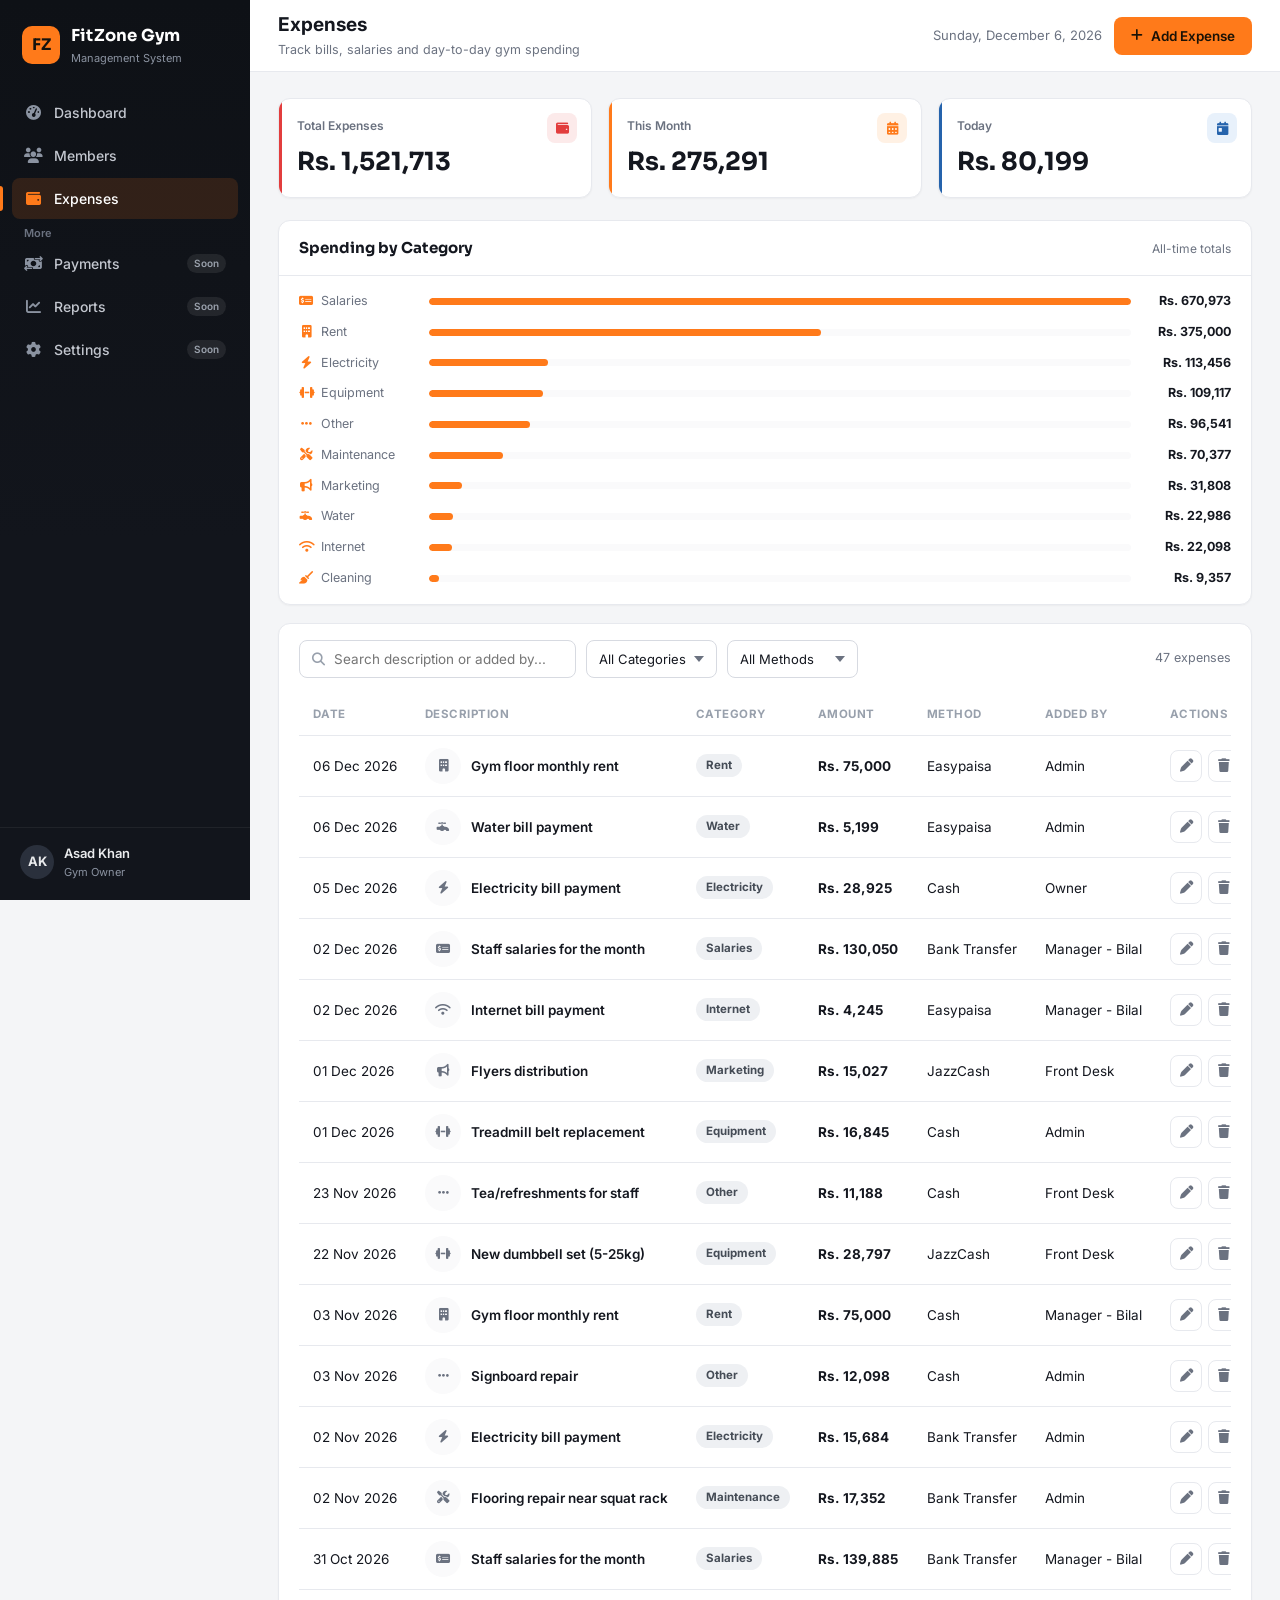
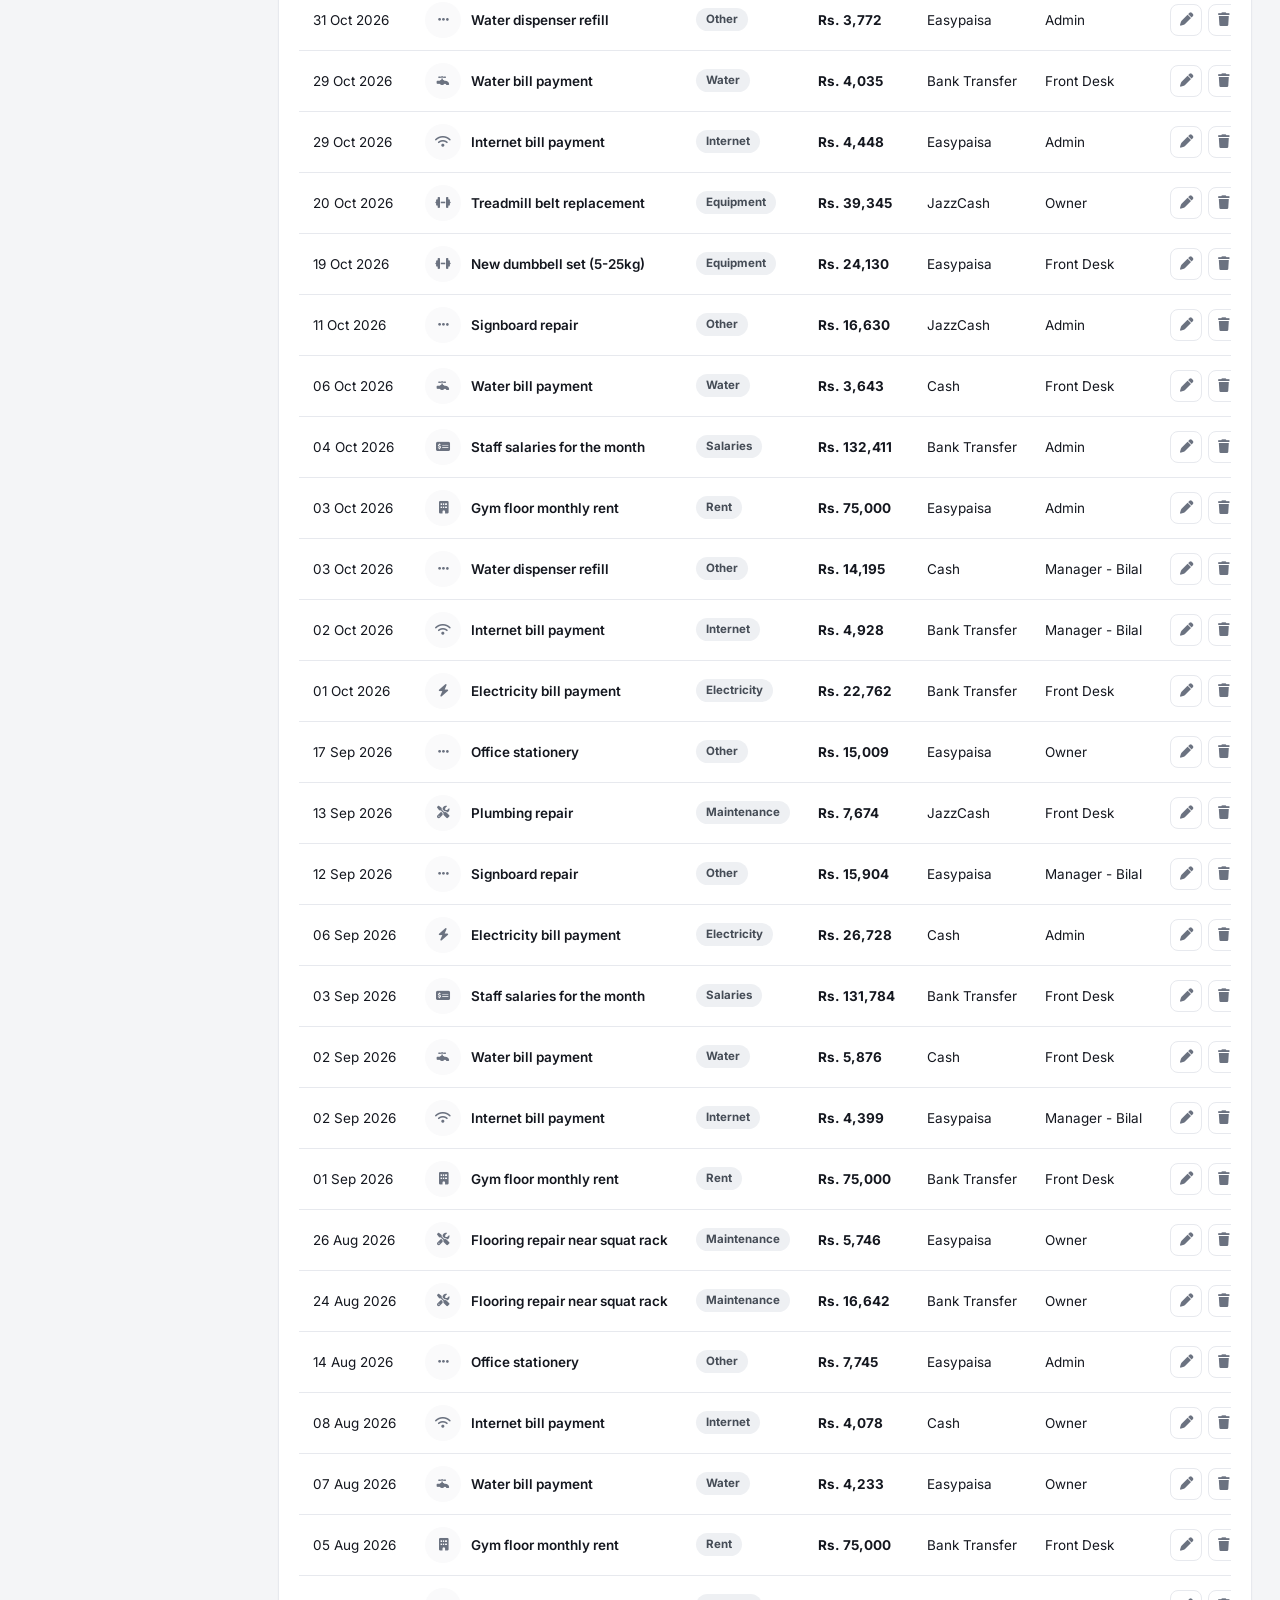
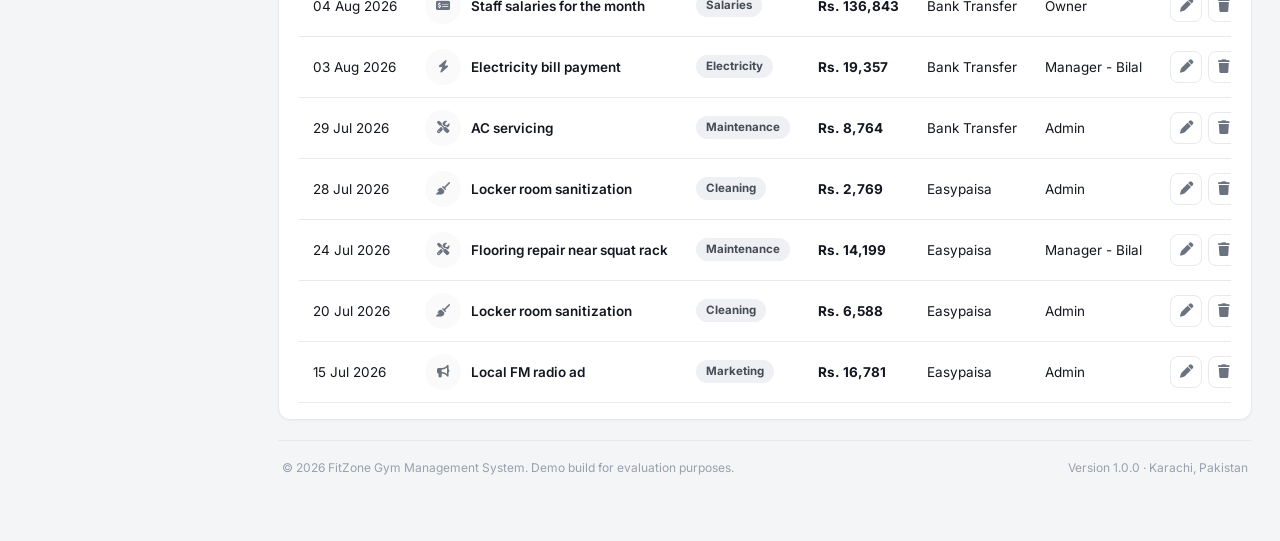
==== expenses.html @ 228b8d57 "first commit" ====
<!DOCTYPE html>
<html lang="en">
<head>
<meta charset="UTF-8">
<meta name="viewport" content="width=device-width, initial-scale=1.0">
<title>Expenses · FitZone Gym</title>
<link rel="preconnect" href="https://fonts.googleapis.com">
<link href="https://fonts.googleapis.com/css2?family=Sora:wght@600;700;800&family=Inter:wght@400;500;600;700&display=swap" rel="stylesheet">
<link rel="stylesheet" href="https://cdnjs.cloudflare.com/ajax/libs/font-awesome/6.5.1/css/all.min.css">
<link rel="stylesheet" href="/css/style.css">
</head>
<body data-page="expenses">

<div class="app-shell">
  <div class="sidebar-scrim" id="sidebarScrim"></div>

  <aside class="sidebar" id="sidebar">
    <div class="sidebar__brand">
      <div class="sidebar__brand-mark">FZ</div>
      <div class="sidebar__brand-text">
        <span class="sidebar__brand-name">FitZone Gym</span>
        <span class="sidebar__brand-sub">Management System</span>
      </div>
    </div>
    <nav class="sidebar__nav">
      <a href="index.html" class="sidebar__link"><i class="fa-solid fa-gauge-high"></i> Dashboard</a>
      <a href="members.html" class="sidebar__link"><i class="fa-solid fa-users"></i> Members</a>
      <a href="expenses.html" class="sidebar__link sidebar__link--active"><i class="fa-solid fa-wallet"></i> Expenses</a>
      <span class="sidebar__section-label">More</span>
      <a href="#" class="sidebar__link" data-coming-soon="Payments"><i class="fa-solid fa-money-bill-transfer"></i> Payments <span class="sidebar__link-badge">Soon</span></a>
      <a href="#" class="sidebar__link" data-coming-soon="Reports"><i class="fa-solid fa-chart-line"></i> Reports <span class="sidebar__link-badge">Soon</span></a>
      <a href="#" class="sidebar__link" data-coming-soon="Settings"><i class="fa-solid fa-gear"></i> Settings <span class="sidebar__link-badge">Soon</span></a>
    </nav>
    <div class="sidebar__footer">
      <div class="sidebar__owner">
        <div class="sidebar__owner-avatar">AK</div>
        <div>
          <div class="sidebar__owner-name">Asad Khan</div>
          <div class="sidebar__owner-role">Gym Owner</div>
        </div>
      </div>
    </div>
  </aside>

  <div class="main">
    <header class="topbar">
      <div class="topbar__left">
        <button class="sidebar-toggle" id="sidebarToggle" aria-label="Toggle menu"><i class="fa-solid fa-bars"></i></button>
        <div>
          <div class="topbar__title">Expenses</div>
          <div class="topbar__subtitle">Track bills, salaries and day-to-day gym spending</div>
        </div>
      </div>
      <div class="topbar__right">
        <div class="topbar__date" id="currentDate"></div>
        <button class="btn btn--primary" id="addExpenseBtn"><i class="fa-solid fa-plus"></i> Add Expense</button>
      </div>
    </header>

    <main class="content">
      <section class="stat-grid" style="grid-template-columns:repeat(3,1fr);">
        <div class="stat-card stat-card--expenses">
          <div class="stat-card__icon"><i class="fa-solid fa-wallet"></i></div>
          <div class="stat-card__label">Total Expenses</div>
          <div class="stat-card__value" id="expTotal">—</div>
        </div>
        <div class="stat-card stat-card--profit">
          <div class="stat-card__icon"><i class="fa-solid fa-calendar-days"></i></div>
          <div class="stat-card__label">This Month</div>
          <div class="stat-card__value" id="expThisMonth">—</div>
        </div>
        <div class="stat-card stat-card--total">
          <div class="stat-card__icon"><i class="fa-solid fa-calendar-day"></i></div>
          <div class="stat-card__label">Today</div>
          <div class="stat-card__value" id="expToday">—</div>
        </div>
      </section>

      <section class="panel" style="margin-bottom:18px;">
        <div class="panel__header">
          <h3>Spending by Category</h3>
          <div class="panel__header-sub">All-time totals</div>
        </div>
        <div class="panel__body" id="expenseCategoryBreakdown"></div>
      </section>

      <section class="panel">
        <div class="panel__body">
          <div class="toolbar">
            <div class="toolbar__search">
              <i class="fa-solid fa-magnifying-glass"></i>
              <input type="text" id="expenseSearch" placeholder="Search description or added by...">
            </div>
            <select id="filterExpenseCategory"></select>
            <select id="filterExpenseMethod">
              <option value="all">All Methods</option>
              <option>Cash</option><option>Bank Transfer</option><option>JazzCash</option><option>Easypaisa</option><option>Card</option>
            </select>
            <div class="toolbar__spacer"></div>
            <span class="toolbar__count" id="expensesResultCount"></span>
          </div>

          <div class="table-wrap">
            <table class="data-table" id="expensesTable">
              <thead>
                <tr><th>Date</th><th>Description</th><th>Category</th><th>Amount</th><th>Method</th><th>Added By</th><th>Actions</th></tr>
              </thead>
              <tbody id="expensesTableBody"></tbody>
            </table>
          </div>
          <div class="empty-state" id="expensesEmptyState" style="display:none;"></div>
        </div>
      </section>

      <footer class="app-footer">
        <span>© 2026 FitZone Gym Management System. Demo build for evaluation purposes.</span>
        <span>Version 1.0.0 · Karachi, Pakistan</span>
      </footer>
    </main>
  </div>
</div>

<!-- Add / Edit Expense Modal -->
<div class="modal-overlay" id="expenseModal">
  <div class="modal modal--small">
    <div class="modal__header">
      <h3 id="expenseModalTitle">Add New Expense</h3>
      <button class="modal__close" data-close-modal="expenseModal"><i class="fa-solid fa-xmark"></i></button>
    </div>
    <form id="expenseForm">
      <div class="modal__body">
        <div class="form-grid">
          <div class="form-field form-field--full"><label>Description</label><input name="description" required placeholder="e.g. Electricity bill payment"></div>
          <div class="form-field">
            <label>Category</label>
            <select name="category" id="formExpenseCategory" required></select>
          </div>
          <div class="form-field"><label>Amount (Rs.)</label><input type="number" name="amount" required></div>
          <div class="form-field"><label>Date</label><input type="date" name="date" required></div>
          <div class="form-field">
            <label>Payment Method</label>
            <select name="method">
              <option>Cash</option><option>Bank Transfer</option><option>JazzCash</option><option>Easypaisa</option><option>Card</option>
            </select>
          </div>
          <div class="form-field form-field--full"><label>Added By</label><input name="addedBy" placeholder="e.g. Admin"></div>
        </div>
      </div>
      <div class="modal__footer">
        <button type="button" class="btn btn--ghost" id="expenseFormCancel">Cancel</button>
        <button type="submit" class="btn btn--primary"><i class="fa-solid fa-check"></i> Save Expense</button>
      </div>
    </form>
  </div>
</div>

<script src="/js/script.js"></script>
</body>
</html>
---- css/style.css ----
/* =========================================================================
   FitZone Gym — Design System
   Palette: forge-navy sidebar + amber accent, clean data surfaces
   ========================================================================= */

:root {
  --ink-950: #0E1116;
  --ink-900: #12151C;
  --ink-800: #1C212B;
  --ink-700: #2A303C;

  --bg: #F4F5F7;
  --surface: #FFFFFF;
  --surface-2: #FAFAFB;

  --text: #14171F;
  --text-muted: #6B7280;
  --text-faint: #98A0AC;
  --line: #E7E9EE;
  --line-strong: #D7DAE1;

  --accent: #FF7A1A;
  --accent-dark: #E0650C;
  --accent-soft: #FFF1E4;

  --success: #1F9D55;
  --success-bg: #E7F6ED;
  --danger: #E23D3D;
  --danger-bg: #FCEAEA;
  --warning: #C9860A;
  --warning-bg: #FBF1DC;
  --info: #2563AC;
  --info-bg: #E8F1FB;

  --radius-sm: 8px;
  --radius-md: 12px;
  --radius-lg: 16px;

  --shadow-card: 0 1px 2px rgba(14,17,22,0.04);
  --shadow-pop: 0 12px 32px rgba(14,17,22,0.16);

  --sidebar-w: 250px;
  --topbar-h: 72px;

  --font-display: 'Sora', 'Inter', sans-serif;
  --font-body: 'Inter', sans-serif;
}

* { box-sizing: border-box; }
html { scroll-behavior: smooth; }

body {
  margin: 0;
  font-family: var(--font-body);
  background: var(--bg);
  color: var(--text);
  -webkit-font-smoothing: antialiased;
  font-size: 14.5px;
  line-height: 1.5;
}

h1, h2, h3, h4 { font-family: var(--font-display); margin: 0; color: var(--text); }
p { margin: 0; }
a { color: inherit; text-decoration: none; }
ul { list-style: none; margin: 0; padding: 0; }
button { font-family: inherit; cursor: pointer; }
input, select, textarea { font-family: inherit; }

.mono { font-variant-numeric: tabular-nums; color: var(--text-faint); font-size: 13px; }

/* Focus visibility */
a:focus-visible, button:focus-visible, input:focus-visible, select:focus-visible, textarea:focus-visible {
  outline: 2px solid var(--accent);
  outline-offset: 2px;
}

@media (prefers-reduced-motion: reduce) {
  * { animation-duration: 0.001ms !important; transition-duration: 0.001ms !important; }
}

/* -------------------------------------------------------------------------
   APP SHELL
   ---------------------------------------------------------------------- */
.app-shell {
  display: flex;
  min-height: 100vh;
}

/* ---- Sidebar ---- */
.sidebar {
  width: var(--sidebar-w);
  flex-shrink: 0;
  background: linear-gradient(180deg, var(--ink-950), var(--ink-900) 60%);
  color: #E9EAEC;
  display: flex;
  flex-direction: column;
  position: fixed;
  top: 0; bottom: 0; left: 0;
  z-index: 40;
  transition: transform 0.25s ease;
}

.sidebar__brand {
  display: flex;
  align-items: center;
  gap: 11px;
  padding: 24px 22px 20px;
}
.sidebar__brand-mark {
  width: 38px; height: 38px;
  border-radius: 10px;
  background: var(--accent);
  display: flex; align-items: center; justify-content: center;
  color: #16130E;
  font-family: var(--font-display);
  font-weight: 700;
  font-size: 16px;
  flex-shrink: 0;
}
.sidebar__brand-text { display: flex; flex-direction: column; }
.sidebar__brand-name { font-family: var(--font-display); font-weight: 700; font-size: 16.5px; color: #fff; letter-spacing: 0.2px; }
.sidebar__brand-sub { font-size: 11px; color: #8B93A1; margin-top: 1px; }

.sidebar__nav {
  flex: 1;
  padding: 6px 12px;
  overflow-y: auto;
}
.sidebar__section-label {
  font-size: 11px;
  color: #6B7280;
  padding: 16px 12px 6px;
  font-weight: 600;
}
.sidebar__link {
  display: flex;
  align-items: center;
  gap: 12px;
  padding: 10px 12px;
  border-radius: var(--radius-sm);
  color: #C3C7CF;
  font-size: 14px;
  font-weight: 500;
  margin-bottom: 2px;
  transition: background 0.15s ease, color 0.15s ease;
  position: relative;
}
.sidebar__link i { width: 18px; text-align: center; font-size: 15px; color: #8B93A1; transition: color 0.15s ease; }
.sidebar__link:hover { background: rgba(255,255,255,0.06); color: #fff; }
.sidebar__link:hover i { color: var(--accent); }
.sidebar__link--active { background: rgba(255,122,26,0.14); color: #fff; }
.sidebar__link--active i { color: var(--accent); }
.sidebar__link--active::before {
  content: '';
  position: absolute; left: -12px; top: 8px; bottom: 8px; width: 3px;
  background: var(--accent); border-radius: 0 3px 3px 0;
}
.sidebar__link-badge {
  margin-left: auto;
  font-size: 10px;
  background: rgba(255,255,255,0.08);
  color: #9AA1AC;
  padding: 2px 7px;
  border-radius: 20px;
  font-weight: 600;
}

.sidebar__footer {
  padding: 16px 20px 20px;
  border-top: 1px solid rgba(255,255,255,0.06);
}
.sidebar__owner {
  display: flex; align-items: center; gap: 10px;
}
.sidebar__owner-avatar {
  width: 34px; height: 34px; border-radius: 50%;
  background: var(--ink-700);
  display: flex; align-items: center; justify-content: center;
  font-size: 13px; font-weight: 700; color: #E9EAEC;
}
.sidebar__owner-name { font-size: 13px; color: #E9EAEC; font-weight: 600; }
.sidebar__owner-role { font-size: 11px; color: #8B93A1; }

.sidebar-scrim {
  display: none;
  position: fixed; inset: 0; background: rgba(10,12,16,0.5); z-index: 35;
}

/* ---- Main column ---- */
.main {
  margin-left: var(--sidebar-w);
  flex: 1;
  min-width: 0;
  display: flex;
  flex-direction: column;
}

.topbar {
  height: var(--topbar-h);
  background: var(--surface);
  border-bottom: 1px solid var(--line);
  display: flex;
  align-items: center;
  justify-content: space-between;
  padding: 0 28px;
  position: sticky;
  top: 0;
  z-index: 20;
  gap: 16px;
}
.topbar__left { display: flex; align-items: center; gap: 14px; min-width: 0; }
.topbar__title { font-size: 19px; font-weight: 700; }
.topbar__subtitle { font-size: 12.5px; color: var(--text-muted); margin-top: 2px; }
.sidebar-toggle {
  display: none;
  background: var(--surface-2);
  border: 1px solid var(--line);
  border-radius: var(--radius-sm);
  width: 38px; height: 38px;
  align-items: center; justify-content: center;
  color: var(--text);
}
.topbar__right { display: flex; align-items: center; gap: 12px; flex-shrink: 0; }
.topbar__date { font-size: 13px; color: var(--text-muted); }
.topbar__date i { margin-right: 6px; color: var(--accent); }

.content {
  padding: 26px 28px 60px;
  max-width: 1400px;
  width: 100%;
}

/* -------------------------------------------------------------------------
   BUTTONS
   ---------------------------------------------------------------------- */
.btn {
  display: inline-flex; align-items: center; gap: 8px;
  padding: 10px 16px;
  border-radius: var(--radius-sm);
  border: 1px solid transparent;
  font-size: 13.5px;
  font-weight: 600;
  transition: transform 0.1s ease, background 0.15s ease, border-color 0.15s ease;
  white-space: nowrap;
}
.btn:active { transform: translateY(1px); }
.btn--primary { background: var(--accent); color: #1A1206; }
.btn--primary:hover { background: var(--accent-dark); }
.btn--outline { background: var(--surface); border-color: var(--line-strong); color: var(--text); }
.btn--outline:hover { border-color: var(--accent); color: var(--accent-dark); }
.btn--ghost { background: transparent; color: var(--text-muted); }
.btn--ghost:hover { background: var(--surface-2); color: var(--text); }
.btn--danger { background: var(--danger); color: #fff; }
.btn--danger:hover { background: #C32E2E; }
.btn--sm { padding: 7px 12px; font-size: 12.5px; }
.btn--block { width: 100%; justify-content: center; }

.icon-btn {
  width: 32px; height: 32px;
  border-radius: 8px;
  border: 1px solid var(--line);
  background: var(--surface);
  color: var(--text-muted);
  display: inline-flex; align-items: center; justify-content: center;
  transition: all 0.15s ease;
}
.icon-btn:hover { border-color: var(--accent); color: var(--accent-dark); background: var(--accent-soft); }
.icon-btn--danger:hover { border-color: var(--danger); color: var(--danger); background: var(--danger-bg); }
.row-actions { display: flex; gap: 6px; }

/* -------------------------------------------------------------------------
   STAT CARDS
   ---------------------------------------------------------------------- */
.stat-grid {
  display: grid;
  grid-template-columns: repeat(6, 1fr);
  gap: 16px;
  margin-bottom: 22px;
}
.stat-card {
  background: var(--surface);
  border: 1px solid var(--line);
  border-radius: var(--radius-md);
  padding: 18px 18px 16px;
  position: relative;
  overflow: hidden;
  box-shadow: var(--shadow-card);
}
.stat-card::before {
  content: '';
  position: absolute; left: 0; top: 0; bottom: 0; width: 3px;
  background: var(--stat-color, var(--accent));
}
.stat-card__label { font-size: 12px; color: var(--text-muted); font-weight: 600; }
.stat-card__value { font-family: var(--font-display); font-size: 25px; font-weight: 700; margin-top: 8px; }
.stat-card__icon {
  position: absolute; right: 14px; top: 14px;
  width: 30px; height: 30px; border-radius: 8px;
  display: flex; align-items: center; justify-content: center;
  background: var(--stat-color-soft, var(--accent-soft));
  color: var(--stat-color, var(--accent));
  font-size: 13px;
}
.stat-card--total { --stat-color: #2563AC; --stat-color-soft: #E8F1FB; }
.stat-card--active { --stat-color: #1F9D55; --stat-color-soft: #E7F6ED; }
.stat-card--inactive { --stat-color: #E23D3D; --stat-color-soft: #FCEAEA; }
.stat-card--revenue { --stat-color: #1F9D55; --stat-color-soft: #E7F6ED; }
.stat-card--expenses { --stat-color: #E23D3D; --stat-color-soft: #FCEAEA; }
.stat-card--profit { --stat-color: #FF7A1A; --stat-color-soft: #FFF1E4; }
.stat-negative { color: var(--danger) !important; }

/* -------------------------------------------------------------------------
   GENERIC CARD / PANEL
   ---------------------------------------------------------------------- */
.panel {
  background: var(--surface);
  border: 1px solid var(--line);
  border-radius: var(--radius-md);
  box-shadow: var(--shadow-card);
}
.panel__header {
  display: flex; align-items: center; justify-content: space-between;
  padding: 16px 20px;
  border-bottom: 1px solid var(--line);
  gap: 12px;
}
.panel__header h3 { font-size: 15px; font-weight: 700; }
.panel__header-sub { font-size: 12px; color: var(--text-muted); margin-top: 2px; }
.panel__body { padding: 16px 20px; }
.panel__link { font-size: 12.5px; color: var(--accent-dark); font-weight: 600; }
.panel__link:hover { text-decoration: underline; }

.dashboard-grid {
  display: grid;
  grid-template-columns: 1.4fr 1fr;
  gap: 18px;
  margin-bottom: 18px;
}
.two-col {
  display: grid;
  grid-template-columns: 1fr 1fr;
  gap: 18px;
  margin-bottom: 18px;
}

/* -------------------------------------------------------------------------
   CHARTS
   ---------------------------------------------------------------------- */
.chart-canvas-wrap { width: 100%; height: 220px; }
.chart-canvas-wrap canvas { width: 100%; height: 100%; display: block; }
.chart-legend { display: flex; gap: 16px; align-items: center; }
.chart-legend span { display: inline-flex; align-items: center; gap: 6px; font-size: 12px; color: var(--text-muted); }
.chart-legend i { width: 9px; height: 9px; border-radius: 3px; display: inline-block; }

/* -------------------------------------------------------------------------
   LIST ROWS (recent payments/expenses/members/due-soon)
   ---------------------------------------------------------------------- */
.list-row {
  display: flex; align-items: center; gap: 12px;
  padding: 10px 0;
  border-bottom: 1px solid var(--line);
}
.list-row:last-child { border-bottom: none; }
.list-row__avatar {
  width: 36px; height: 36px; border-radius: 50%;
  background: var(--accent-soft); color: var(--accent-dark);
  display: flex; align-items: center; justify-content: center;
  font-size: 12.5px; font-weight: 700; flex-shrink: 0;
}
.list-row__avatar--muted { background: var(--surface-2); color: var(--text-muted); }
.list-row__avatar--lg { width: 52px; height: 52px; font-size: 16px; }
.list-row__main { flex: 1; min-width: 0; }
.list-row__title { font-size: 13.5px; font-weight: 600; white-space: nowrap; overflow: hidden; text-overflow: ellipsis; }
.list-row__sub { font-size: 12px; color: var(--text-muted); margin-top: 1px; }
.list-row__value { font-size: 13px; font-weight: 700; flex-shrink: 0; }
.list-row__value--success { color: var(--success); }
.list-row__value--danger { color: var(--danger); }
.list-row__value--warning { color: var(--warning); }

.reminder {
  display: flex; align-items: flex-start; gap: 10px;
  padding: 11px 12px;
  border-radius: var(--radius-sm);
  font-size: 13px;
  margin-bottom: 8px;
}
.reminder:last-child { margin-bottom: 0; }
.reminder i { margin-top: 2px; }
.reminder--danger { background: var(--danger-bg); color: #A32626; }
.reminder--warning { background: var(--warning-bg); color: #8A5D06; }
.reminder--info { background: var(--info-bg); color: #1D4E86; }

/* -------------------------------------------------------------------------
   BADGES
   ---------------------------------------------------------------------- */
.badge {
  display: inline-flex; align-items: center;
  padding: 3px 10px;
  border-radius: 20px;
  font-size: 11.5px;
  font-weight: 700;
  background: var(--surface-2);
  color: var(--text-muted);
}
.badge--success { background: var(--success-bg); color: var(--success); }
.badge--danger { background: var(--danger-bg); color: var(--danger); }
.badge--warning { background: var(--warning-bg); color: var(--warning); }
.badge--neutral { background: #EEF0F3; color: #454C56; }

/* -------------------------------------------------------------------------
   TOOLBAR / FILTERS
   ---------------------------------------------------------------------- */
.toolbar {
  display: flex; align-items: center; gap: 10px; flex-wrap: wrap;
  margin-bottom: 16px;
}
.toolbar__search {
  position: relative; flex: 1; min-width: 220px; max-width: 340px;
}
.toolbar__search i { position: absolute; left: 13px; top: 50%; transform: translateY(-50%); color: var(--text-faint); font-size: 13px; }
.toolbar__search input {
  width: 100%; padding: 10px 12px 10px 34px;
  border: 1px solid var(--line-strong); border-radius: var(--radius-sm);
  font-size: 13.5px; background: var(--surface);
}
.toolbar__search input:focus { border-color: var(--accent); outline: none; }
.toolbar select {
  padding: 10px 30px 10px 12px;
  border: 1px solid var(--line-strong); border-radius: var(--radius-sm);
  background: var(--surface) url("data:image/svg+xml;utf8,<svg xmlns='http://www.w3.org/2000/svg' width='10' height='6'><path d='M0 0l5 6 5-6z' fill='%236B7280'/></svg>") no-repeat right 12px center;
  appearance: none; font-size: 13px; color: var(--text);
}
.toolbar__spacer { flex: 1; }
.toolbar__count { font-size: 12.5px; color: var(--text-muted); }

/* -------------------------------------------------------------------------
   TABLES
   ---------------------------------------------------------------------- */
.table-wrap { overflow-x: auto; }
table.data-table {
  width: 100%;
  border-collapse: collapse;
  font-size: 13.5px;
}
.data-table thead th {
  text-align: left;
  padding: 12px 14px;
  font-size: 11.5px;
  text-transform: uppercase;
  letter-spacing: 0.04em;
  color: var(--text-faint);
  font-weight: 700;
  border-bottom: 1px solid var(--line);
  white-space: nowrap;
}
.data-table tbody td {
  padding: 12px 14px;
  border-bottom: 1px solid var(--line);
  vertical-align: middle;
  white-space: nowrap;
}
.data-table tbody tr:hover { background: var(--surface-2); }
.amount-cell { font-weight: 700; }

.cell-person { display: flex; align-items: center; gap: 10px; white-space: nowrap; }
.cell-person__name { font-weight: 600; }
.cell-person__sub { font-size: 11.5px; color: var(--text-muted); }

/* -------------------------------------------------------------------------
   EMPTY STATE
   ---------------------------------------------------------------------- */
.empty-state {
  display: flex; flex-direction: column; align-items: center; text-align: center;
  padding: 44px 20px;
  gap: 6px;
  color: var(--text-muted);
}
.empty-state__icon {
  width: 52px; height: 52px; border-radius: 50%;
  background: var(--surface-2); color: var(--text-faint);
  display: flex; align-items: center; justify-content: center;
  font-size: 20px; margin-bottom: 6px;
}
.empty-state__title { font-weight: 700; color: var(--text); font-size: 14.5px; }
.empty-state__sub { font-size: 12.5px; max-width: 320px; }

/* -------------------------------------------------------------------------
   CATEGORY BREAKDOWN BARS (expenses page)
   ---------------------------------------------------------------------- */
.cat-bar-row { display: flex; align-items: center; gap: 10px; margin-bottom: 12px; }
.cat-bar-row:last-child { margin-bottom: 0; }
.cat-bar-row__label { width: 120px; flex-shrink: 0; font-size: 12.5px; color: var(--text-muted); display: flex; align-items: center; gap: 8px; }
.cat-bar-row__label i { width: 14px; text-align: center; color: var(--accent); }
.cat-bar-row__track { flex: 1; height: 7px; border-radius: 20px; background: var(--surface-2); overflow: hidden; }
.cat-bar-row__fill { height: 100%; background: var(--accent); border-radius: 20px; }
.cat-bar-row__value { width: 90px; text-align: right; font-size: 12.5px; font-weight: 700; flex-shrink: 0; }

/* -------------------------------------------------------------------------
   QUICK ACTIONS
   ---------------------------------------------------------------------- */
.quick-actions { display: flex; gap: 12px; flex-wrap: wrap; }
.quick-action-btn {
  flex: 1; min-width: 160px;
  display: flex; align-items: center; gap: 12px;
  padding: 14px 16px;
  border-radius: var(--radius-md);
  border: 1px solid var(--line);
  background: var(--surface);
  transition: all 0.15s ease;
  text-align: left;
}
.quick-action-btn:hover { border-color: var(--accent); box-shadow: var(--shadow-card); transform: translateY(-1px); }
.quick-action-btn__icon {
  width: 38px; height: 38px; border-radius: 10px;
  background: var(--accent-soft); color: var(--accent-dark);
  display: flex; align-items: center; justify-content: center; font-size: 15px; flex-shrink: 0;
}
.quick-action-btn__label { font-weight: 700; font-size: 13.5px; }
.quick-action-btn__sub { font-size: 11.5px; color: var(--text-muted); }

/* -------------------------------------------------------------------------
   FOOTER
   ---------------------------------------------------------------------- */
.app-footer {
  margin-top: 20px;
  padding: 18px 4px 4px;
  border-top: 1px solid var(--line);
  font-size: 12px;
  color: var(--text-faint);
  display: flex; justify-content: space-between; flex-wrap: wrap; gap: 8px;
}

/* -------------------------------------------------------------------------
   MODALS
   ---------------------------------------------------------------------- */
.modal-overlay {
  position: fixed; inset: 0;
  background: rgba(14,17,22,0.5);
  display: flex; align-items: flex-start; justify-content: center;
  padding: 40px 16px;
  overflow-y: auto;
  z-index: 100;
  opacity: 0;
  pointer-events: none;
  transition: opacity 0.18s ease;
}
.modal-overlay--show { opacity: 1; pointer-events: auto; }
.modal {
  background: var(--surface);
  border-radius: var(--radius-lg);
  width: 100%; max-width: 640px;
  box-shadow: var(--shadow-pop);
  transform: translateY(8px);
  transition: transform 0.18s ease;
  margin: auto 0;
}
.modal-overlay--show .modal { transform: translateY(0); }
.modal--small { max-width: 420px; }
.modal__header {
  display: flex; align-items: center; justify-content: space-between;
  padding: 18px 22px; border-bottom: 1px solid var(--line);
}
.modal__header h3 { font-size: 16.5px; }
.modal__close {
  width: 30px; height: 30px; border-radius: 8px; border: none;
  background: var(--surface-2); color: var(--text-muted);
  display: flex; align-items: center; justify-content: center;
}
.modal__close:hover { background: var(--danger-bg); color: var(--danger); }
.modal__body { padding: 20px 22px; max-height: 62vh; overflow-y: auto; }
.modal__body--confirm { text-align: center; max-height: none; padding: 30px 26px 10px; }
.modal__footer {
  display: flex; justify-content: flex-end; gap: 10px;
  padding: 16px 22px; border-top: 1px solid var(--line);
}

.confirm-icon {
  width: 52px; height: 52px; border-radius: 50%;
  background: var(--warning-bg); color: var(--warning);
  display: flex; align-items: center; justify-content: center;
  font-size: 20px; margin: 0 auto 14px;
}
.confirm-icon--danger { background: var(--danger-bg); color: var(--danger); }
.modal__body--confirm h3 { font-size: 16px; margin-bottom: 6px; }
.modal__body--confirm p { font-size: 13px; color: var(--text-muted); }

/* Forms */
.form-grid { display: grid; grid-template-columns: 1fr 1fr; gap: 14px 16px; }
.form-field { display: flex; flex-direction: column; gap: 6px; }
.form-field--full { grid-column: 1 / -1; }
.form-field label { font-size: 12.5px; font-weight: 600; color: var(--text-muted); }
.form-field input, .form-field select, .form-field textarea {
  padding: 10px 12px;
  border: 1px solid var(--line-strong);
  border-radius: var(--radius-sm);
  font-size: 13.5px;
  background: var(--surface);
  color: var(--text);
}
.form-field input:focus, .form-field select:focus, .form-field textarea:focus {
  border-color: var(--accent); outline: none;
}
.form-field textarea { resize: vertical; min-height: 70px; }
.payment-summary {
  background: var(--surface-2); border-radius: var(--radius-sm);
  padding: 12px 14px; margin-bottom: 16px;
  display: flex; justify-content: space-between; align-items: center;
}
.payment-summary strong { font-size: 14px; }
.payment-summary span { font-size: 12.5px; color: var(--text-muted); }

/* View member modal */
.view-member__header { display: flex; align-items: center; gap: 14px; margin-bottom: 18px; }
.view-member__meta { font-size: 12.5px; color: var(--text-muted); margin-top: 3px; }
.view-member__badges { margin-left: auto; display: flex; gap: 6px; }
.detail-grid { display: grid; grid-template-columns: 1fr 1fr; gap: 12px 20px; margin-bottom: 16px; }
.detail-grid div { display: flex; flex-direction: column; gap: 2px; }
.detail-grid span { font-size: 11.5px; color: var(--text-faint); }
.detail-grid strong { font-size: 13.5px; }
.view-member__notes {
  background: var(--accent-soft); color: #8A4A0C;
  padding: 10px 12px; border-radius: var(--radius-sm);
  font-size: 12.5px; margin-bottom: 16px;
}
.view-member h4 { font-size: 13px; margin-bottom: 8px; }
.mini-table { width: 100%; border-collapse: collapse; font-size: 12.5px; }
.mini-table th { text-align: left; padding: 6px 8px; color: var(--text-faint); font-size: 11px; border-bottom: 1px solid var(--line); }
.mini-table td { padding: 7px 8px; border-bottom: 1px solid var(--line); }
.muted-note { font-size: 12.5px; color: var(--text-muted); }

.no-scroll { overflow: hidden; }

/* -------------------------------------------------------------------------
   TOASTS
   ---------------------------------------------------------------------- */
.toast-container {
  position: fixed; bottom: 24px; right: 24px;
  display: flex; flex-direction: column; gap: 10px;
  z-index: 200;
}
.toast {
  display: flex; align-items: center; gap: 10px;
  background: var(--ink-950); color: #fff;
  padding: 12px 16px;
  border-radius: var(--radius-sm);
  font-size: 13px; font-weight: 500;
  box-shadow: var(--shadow-pop);
  opacity: 0; transform: translateY(8px);
  transition: opacity 0.2s ease, transform 0.2s ease;
  max-width: 320px;
}
.toast--show { opacity: 1; transform: translateY(0); }
.toast--success i { color: #37D67A; }
.toast--error i { color: #FF6B6B; }
.toast--info i { color: #5EA8FF; }

/* -------------------------------------------------------------------------
   COMING SOON PAGE STATE
   ---------------------------------------------------------------------- */
.coming-soon-panel {
  display: flex; flex-direction: column; align-items: center; text-align: center;
  padding: 70px 20px; gap: 12px;
}
.coming-soon-panel__icon {
  width: 64px; height: 64px; border-radius: 16px;
  background: var(--accent-soft); color: var(--accent-dark);
  display: flex; align-items: center; justify-content: center; font-size: 26px;
}

/* -------------------------------------------------------------------------
   RESPONSIVE
   ---------------------------------------------------------------------- */
@media (max-width: 1200px) {
  .stat-grid { grid-template-columns: repeat(3, 1fr); }
  .dashboard-grid { grid-template-columns: 1fr; }
  .two-col { grid-template-columns: 1fr; }
}

@media (max-width: 860px) {
  .sidebar { transform: translateX(-100%); }
  .sidebar--open { transform: translateX(0); }
  .sidebar-scrim.scrim--show { display: block; }
  .main { margin-left: 0; }
  .sidebar-toggle { display: flex; }
  .stat-grid { grid-template-columns: repeat(2, 1fr); }
  .content { padding: 20px 16px 50px; }
  .topbar { padding: 0 16px; }
  .form-grid { grid-template-columns: 1fr; }
  .detail-grid { grid-template-columns: 1fr; }
  .topbar__date { display: none; }
}

@media (max-width: 520px) {
  .stat-grid { grid-template-columns: 1fr 1fr; }
  .quick-actions { flex-direction: column; }
  .toolbar__search { max-width: none; }
}
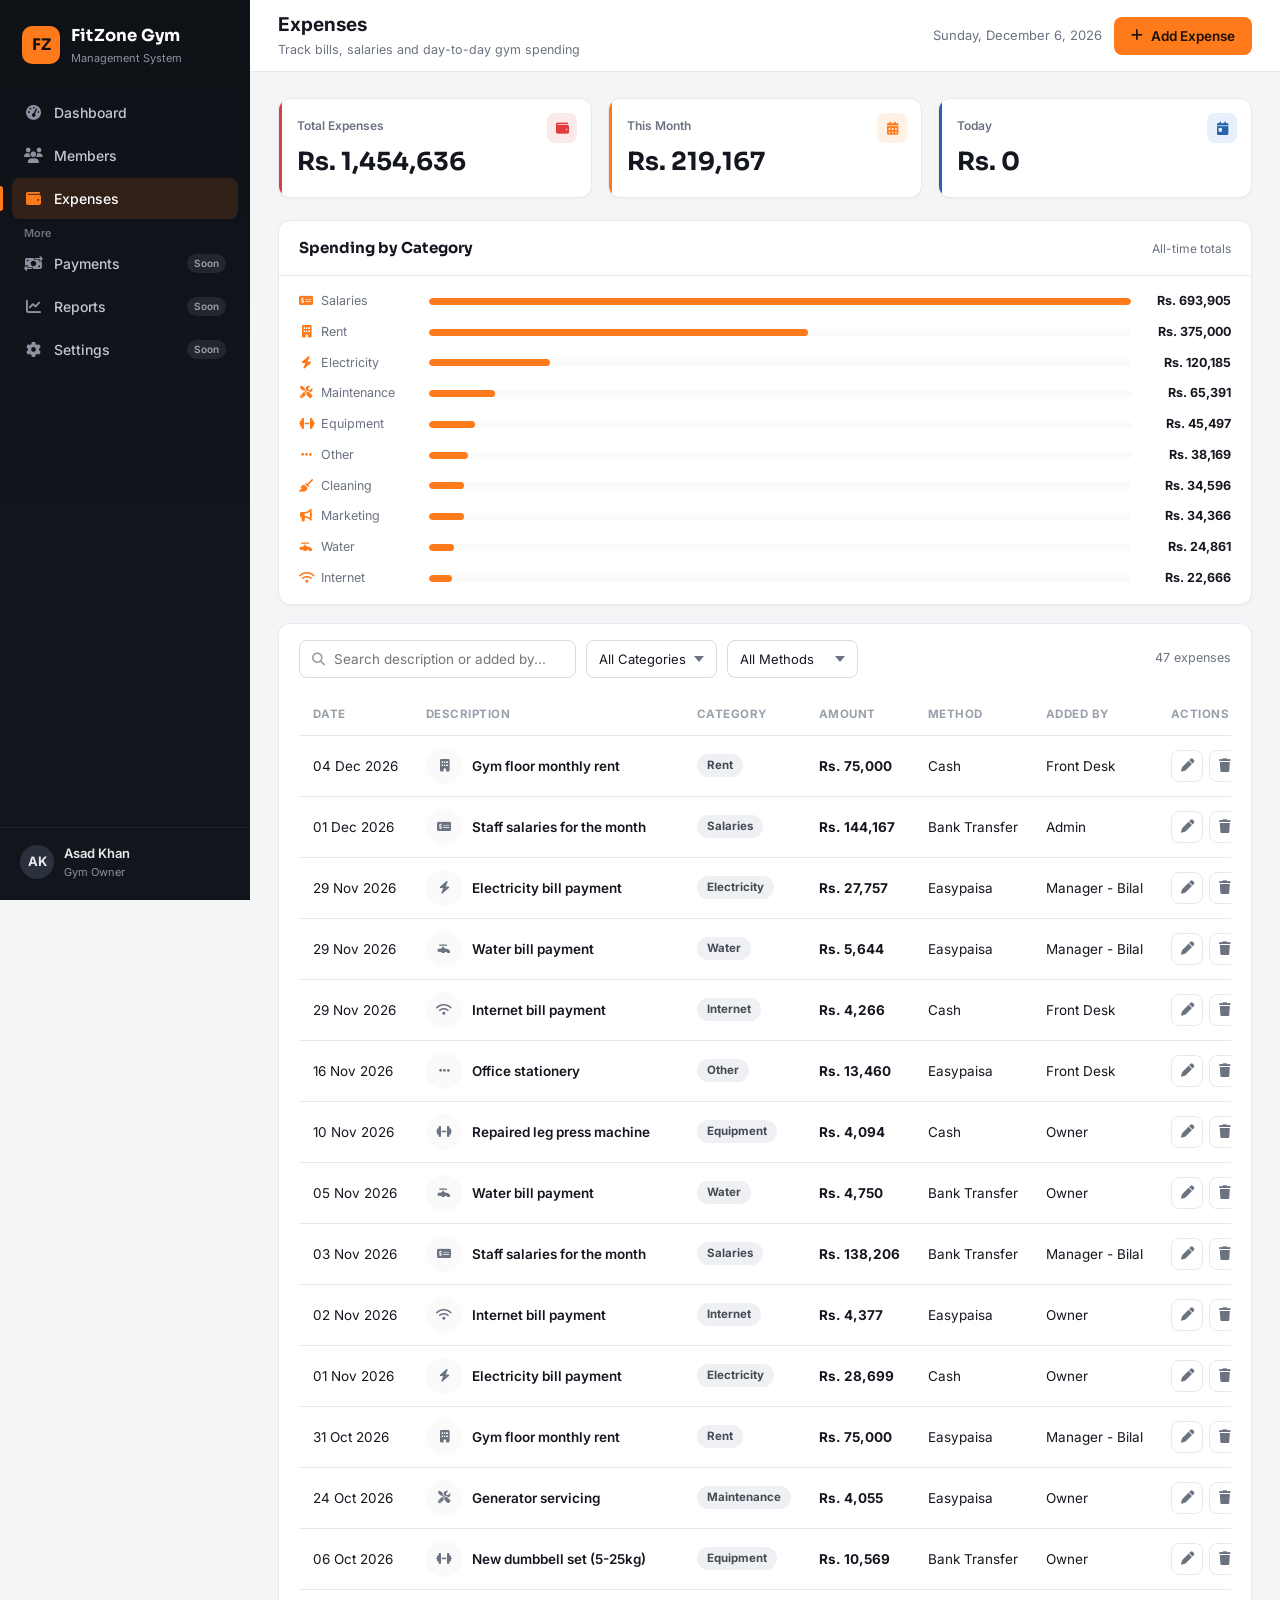
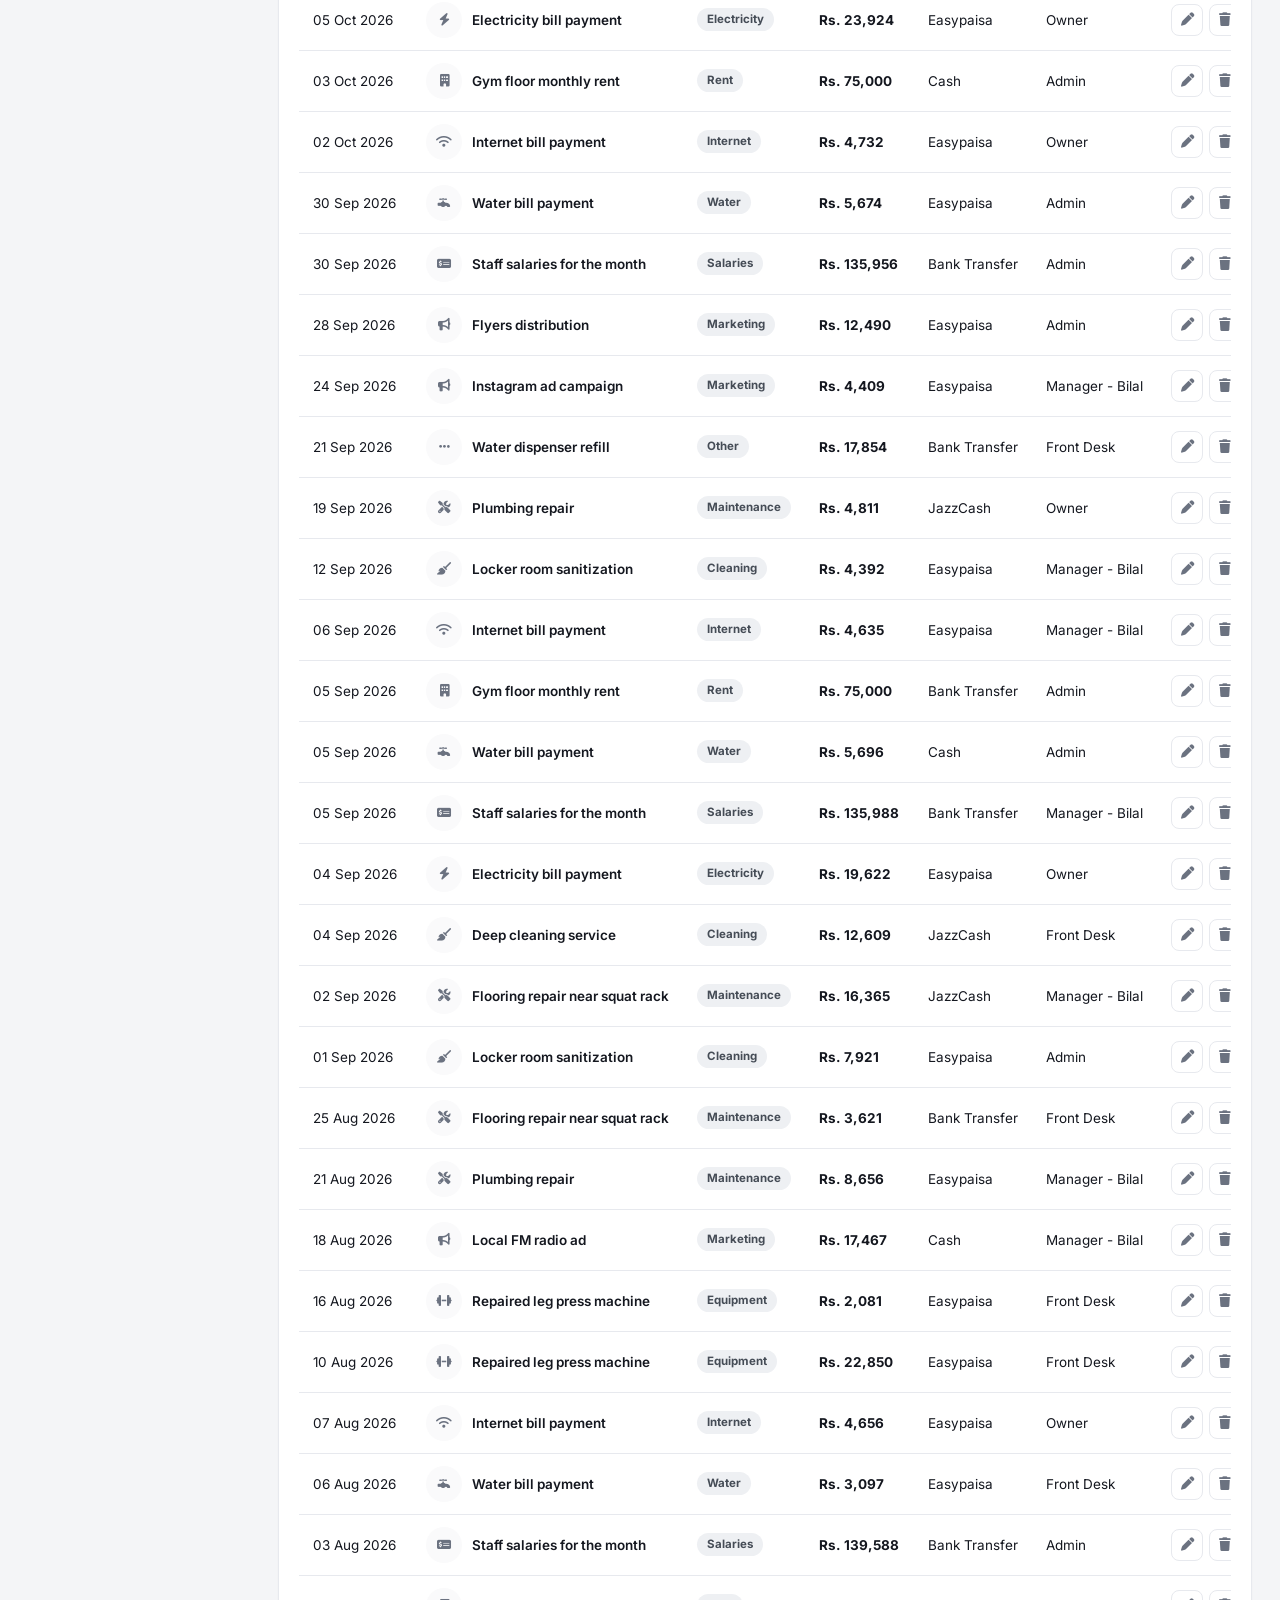
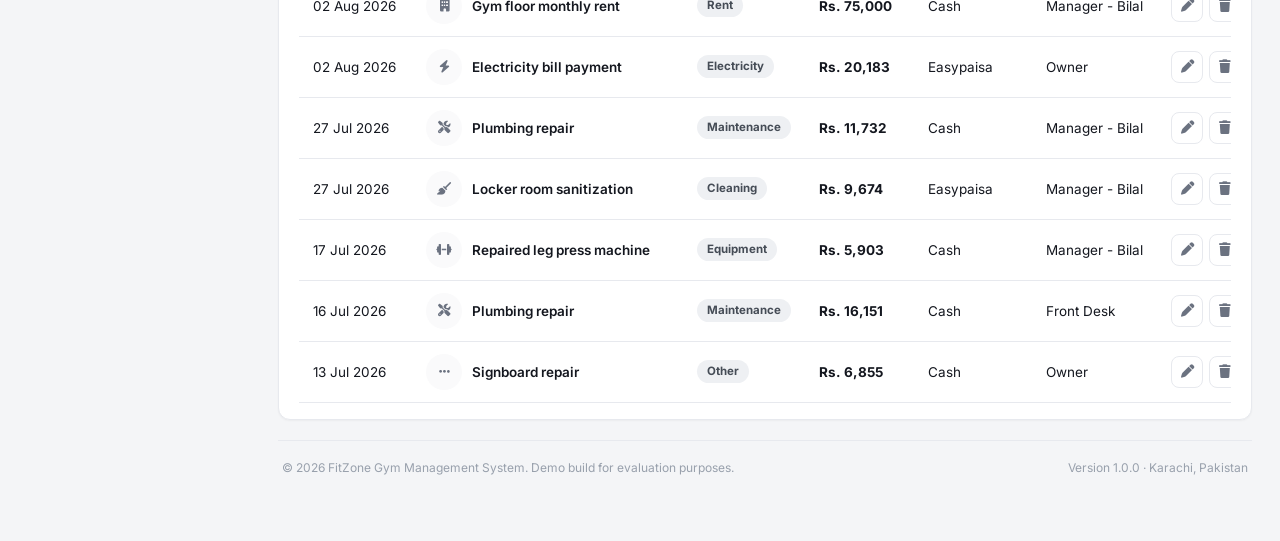
==== commit 2b502014: "fixes" ====
--- a/expenses.html
+++ b/expenses.html
@@ -7,7 +7,7 @@
 <link rel="preconnect" href="https://fonts.googleapis.com">
 <link href="https://fonts.googleapis.com/css2?family=Sora:wght@600;700;800&family=Inter:wght@400;500;600;700&display=swap" rel="stylesheet">
 <link rel="stylesheet" href="https://cdnjs.cloudflare.com/ajax/libs/font-awesome/6.5.1/css/all.min.css">
-<link rel="stylesheet" href="/css/style.css">
+<link rel="stylesheet" href="./css/style.css">
 </head>
 <body data-page="expenses">
 
@@ -154,6 +154,6 @@
   </div>
 </div>
 
-<script src="/js/script.js"></script>
+<script src="js/script.js"></script>
 </body>
 </html>
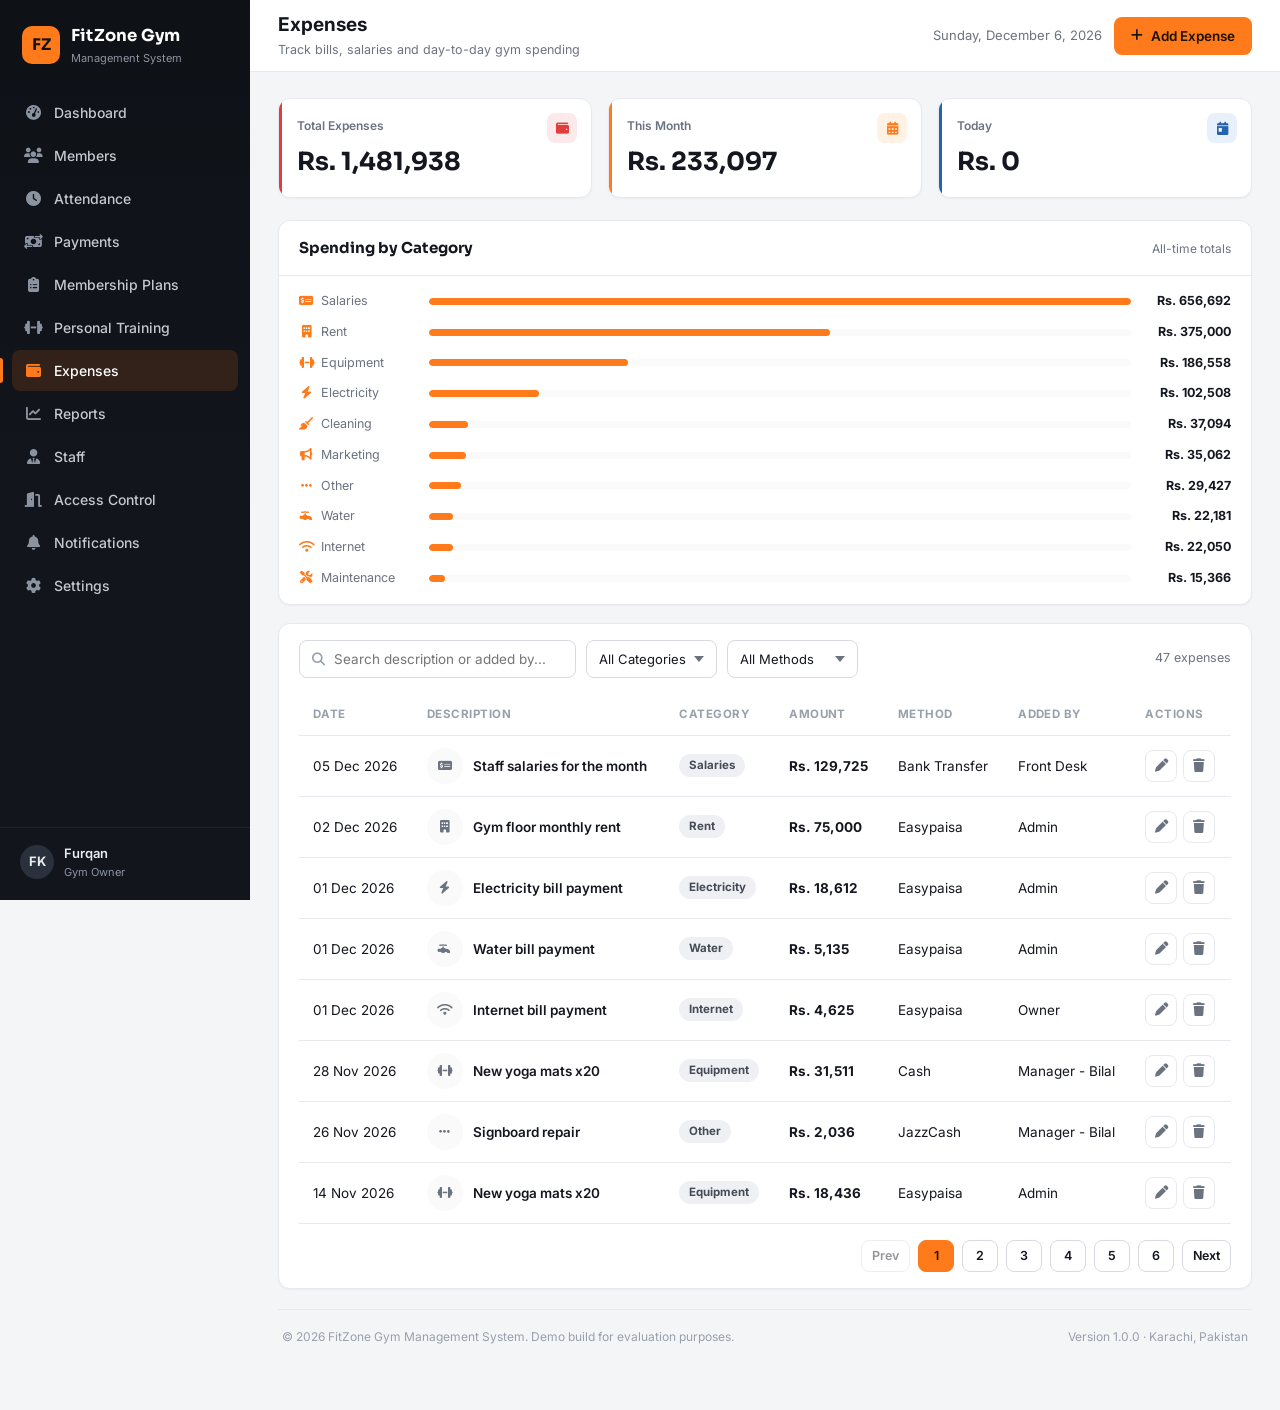
==== commit f891bc35: "updated" ====
--- a/expenses.html
+++ b/expenses.html
@@ -25,17 +25,22 @@
     <nav class="sidebar__nav">
       <a href="index.html" class="sidebar__link"><i class="fa-solid fa-gauge-high"></i> Dashboard</a>
       <a href="members.html" class="sidebar__link"><i class="fa-solid fa-users"></i> Members</a>
+      <a href="attendance.html" class="sidebar__link"><i class="fa-solid fa-clock"></i> Attendance</a>
+      <a href="payments.html" class="sidebar__link"><i class="fa-solid fa-money-bill-transfer"></i> Payments</a>
+      <a href="plans.html" class="sidebar__link"><i class="fa-solid fa-clipboard-list"></i> Membership Plans</a>
+      <a href="training.html" class="sidebar__link"><i class="fa-solid fa-dumbbell"></i> Personal Training</a>
       <a href="expenses.html" class="sidebar__link sidebar__link--active"><i class="fa-solid fa-wallet"></i> Expenses</a>
-      <span class="sidebar__section-label">More</span>
-      <a href="#" class="sidebar__link" data-coming-soon="Payments"><i class="fa-solid fa-money-bill-transfer"></i> Payments <span class="sidebar__link-badge">Soon</span></a>
-      <a href="#" class="sidebar__link" data-coming-soon="Reports"><i class="fa-solid fa-chart-line"></i> Reports <span class="sidebar__link-badge">Soon</span></a>
-      <a href="#" class="sidebar__link" data-coming-soon="Settings"><i class="fa-solid fa-gear"></i> Settings <span class="sidebar__link-badge">Soon</span></a>
+      <a href="reports.html" class="sidebar__link"><i class="fa-solid fa-chart-line"></i> Reports</a>
+      <a href="staff.html" class="sidebar__link"><i class="fa-solid fa-user-tie"></i> Staff</a>
+      <a href="access-control.html" class="sidebar__link"><i class="fa-solid fa-door-open"></i> Access Control</a>
+      <a href="notifications.html" class="sidebar__link"><i class="fa-solid fa-bell"></i> Notifications</a>
+      <a href="settings.html" class="sidebar__link"><i class="fa-solid fa-gear"></i> Settings</a>
     </nav>
     <div class="sidebar__footer">
       <div class="sidebar__owner">
-        <div class="sidebar__owner-avatar">AK</div>
+        <div class="sidebar__owner-avatar">FK</div>
         <div>
-          <div class="sidebar__owner-name">Asad Khan</div>
+          <div class="sidebar__owner-name">Furqan</div>
           <div class="sidebar__owner-role">Gym Owner</div>
         </div>
       </div>
@@ -109,6 +114,7 @@
             </table>
           </div>
           <div class="empty-state" id="expensesEmptyState" style="display:none;"></div>
+          <div class="table-pagination" id="expensesPagination"></div>
         </div>
       </section>
 
--- a/css/style.css
+++ b/css/style.css
@@ -433,6 +433,21 @@
 .toolbar__spacer { flex: 1; }
 .toolbar__count { font-size: 12.5px; color: var(--text-muted); }
 
+.table-pagination {
+  display: flex; align-items: center; justify-content: flex-end; gap: 8px;
+  margin-top: 16px; flex-wrap: wrap;
+}
+.page-btn {
+  min-width: 36px; height: 32px; padding: 0 10px;
+  border: 1px solid var(--line-strong); border-radius: var(--radius-sm);
+  background: var(--surface); color: var(--text); font-size: 12.5px; font-weight: 600;
+}
+.page-btn:hover:not(:disabled) { border-color: var(--accent); color: var(--accent-dark); }
+.page-btn:disabled { opacity: 0.45; cursor: not-allowed; }
+.page-btn--active {
+  background: var(--accent); border-color: var(--accent); color: #1A1206;
+}
+
 /* -------------------------------------------------------------------------
    TABLES
    ---------------------------------------------------------------------- */
@@ -631,6 +646,132 @@
 .no-scroll { overflow: hidden; }
 
 /* -------------------------------------------------------------------------
+   NEW MODULE UX STYLES
+   ---------------------------------------------------------------------- */
+.page-hero {
+  display: flex; align-items: center; justify-content: space-between; gap: 12px; margin-bottom: 18px; flex-wrap: wrap;
+}
+.page-hero__title { font-size: 18px; font-weight: 700; }
+.page-hero__subtitle { color: var(--text-muted); font-size: 12.5px; margin-top: 2px; }
+.inline-actions { display: flex; align-items: center; gap: 8px; flex-wrap: wrap; }
+.inline-actions .btn { padding-top: 9px; padding-bottom: 9px; }
+.module-grid { display: grid; grid-template-columns: repeat(4, minmax(0, 1fr)); gap: 16px; margin-bottom: 18px; }
+.mini-stat {
+  background: var(--surface); border: 1px solid var(--line); border-radius: var(--radius-md); padding: 16px 18px; box-shadow: var(--shadow-card);
+}
+.mini-stat__label { color: var(--text-muted); font-size: 12px; font-weight: 600; }
+.mini-stat__value { margin-top: 8px; font-family: var(--font-display); font-size: 24px; font-weight: 700; }
+.mini-stat__trend { margin-top: 6px; font-size: 11.5px; color: var(--success); }
+.mini-stat__trend--down { color: var(--danger); }
+.hero-card {
+  display: grid; grid-template-columns: 1.2fr 0.8fr; gap: 18px; margin-bottom: 18px;
+}
+.smart-card {
+  background: linear-gradient(135deg, rgba(255,122,26,0.09), rgba(255,255,255,1));
+  border: 1px solid var(--line); border-radius: var(--radius-lg); padding: 18px 20px; box-shadow: var(--shadow-card);
+}
+.smart-card__header { display: flex; align-items: center; justify-content: space-between; margin-bottom: 12px; }
+.smart-card__title { font-size: 14px; font-weight: 700; }
+.smart-card__badge { display: inline-flex; padding: 4px 8px; border-radius: 999px; background: #FFF3E4; color: var(--accent-dark); font-size: 10.5px; font-weight: 700; }
+.smart-card__detail { display: flex; flex-direction: column; gap: 8px; font-size: 13px; }
+.smart-card__detail strong { font-size: 14px; }
+.smart-card__meta { color: var(--text-muted); font-size: 12.5px; }
+.detail-row { display: flex; align-items: center; justify-content: space-between; gap: 12px; padding: 10px 12px; border: 1px solid var(--line); border-radius: var(--radius-sm); background: rgba(255,255,255,0.5); }
+.detail-row__label { color: var(--text-muted); font-size: 12px; }
+.detail-row__value { font-weight: 700; font-size: 13px; }
+.flow-box {
+  background: var(--surface); border: 1px solid var(--line); border-radius: var(--radius-md); padding: 16px; height: 100%;
+}
+.flow-box__title { font-size: 14px; font-weight: 700; margin-bottom: 14px; }
+.access-flow { display: flex; flex-direction: column; gap: 10px; }
+.access-flow__step {
+  display: flex; align-items: center; gap: 10px; padding: 10px 12px; border: 1px solid var(--line); border-radius: var(--radius-sm); background: var(--surface-2); color: var(--text); font-size: 12.5px;
+}
+.access-flow__step i { color: var(--accent-dark); }
+.kpi-strip { display: grid; grid-template-columns: repeat(5, minmax(0, 1fr)); gap: 16px; margin-bottom: 18px; }
+.kpi-strip .mini-stat { height: 100%; }
+.plan-grid { display: grid; grid-template-columns: repeat(3, minmax(0, 1fr)); gap: 18px; margin-bottom: 18px; }
+.plan-card {
+  background: var(--surface); border: 1px solid var(--line); border-radius: var(--radius-lg); padding: 18px; box-shadow: var(--shadow-card);
+}
+.plan-card__header { display: flex; justify-content: space-between; align-items: start; gap: 8px; margin-bottom: 12px; }
+.plan-card__name { font-size: 16px; font-weight: 700; }
+.plan-card__price { font-family: var(--font-display); font-size: 26px; font-weight: 700; }
+.plan-card__meta { color: var(--text-muted); font-size: 12px; margin-bottom: 14px; }
+.plan-card__benefits { display: flex; flex-direction: column; gap: 8px; margin: 14px 0 18px; }
+.plan-card__benefit { display: flex; align-items: center; gap: 8px; color: var(--text); font-size: 12.5px; }
+.plan-card__benefit i { color: var(--success); font-size: 11px; }
+.trainer-grid { display: grid; grid-template-columns: repeat(3, minmax(0, 1fr)); gap: 16px; margin-bottom: 18px; }
+.trainer-card {
+  background: var(--surface); border: 1px solid var(--line); border-radius: var(--radius-md); padding: 18px; box-shadow: var(--shadow-card);
+}
+.trainer-card__top { display: flex; justify-content: space-between; align-items: center; }
+.trainer-card__avatar { width: 42px; height: 42px; border-radius: 50%; background: var(--accent-soft); color: var(--accent-dark); display: flex; align-items: center; justify-content: center; font-weight: 700; }
+.trainer-card__metrics { display: grid; grid-template-columns: 1fr 1fr; gap: 10px; margin-top: 16px; }
+.metric-box { background: var(--surface-2); border: 1px solid var(--line); border-radius: var(--radius-sm); padding: 10px; }
+.metric-box__label { font-size: 11px; color: var(--text-muted); }
+.metric-box__value { font-family: var(--font-display); font-size: 18px; margin-top: 4px; }
+.insight-list { display: flex; flex-direction: column; gap: 10px; }
+.insight-item {
+  display: flex; align-items: flex-start; gap: 10px; padding: 12px 14px; border: 1px solid var(--line); border-radius: var(--radius-sm); background: var(--surface-2); color: var(--text); font-size: 13px;
+}
+.insight-item i { color: var(--accent); margin-top: 2px; }
+.setting-grid { display: grid; grid-template-columns: repeat(2, minmax(0, 1fr)); gap: 18px; }
+.setting-card {
+  background: var(--surface); border: 1px solid var(--line); border-radius: var(--radius-md); padding: 18px; box-shadow: var(--shadow-card);
+}
+.setting-card h3 { font-size: 15px; margin-bottom: 14px; }
+.setting-row {
+  display: flex; align-items: center; justify-content: space-between; gap: 12px; padding: 12px 0; border-top: 1px solid var(--line);
+}
+.setting-row:first-of-type { border-top: none; }
+.setting-row__meta { display: flex; flex-direction: column; gap: 2px; }
+.setting-row__meta strong { font-size: 13px; }
+.setting-row__meta span { color: var(--text-muted); font-size: 12px; }
+.switch { position: relative; width: 42px; height: 24px; background: #DDE1E8; border-radius: 999px; }
+.switch::after { content: ''; position: absolute; width: 18px; height: 18px; background: white; border-radius: 50%; top: 3px; left: 3px; box-shadow: 0 1px 3px rgba(0,0,0,0.15); }
+.switch--on { background: var(--success); }
+.switch--on::after { left: 21px; }
+.notification-stack { display: flex; flex-direction: column; gap: 12px; }
+.notification-item {
+  display: flex; align-items: center; justify-content: space-between; gap: 16px; padding: 12px 14px; border: 1px solid var(--line); background: var(--surface-2); border-radius: var(--radius-sm);
+}
+.notification-item__title { font-size: 13px; font-weight: 600; }
+.notification-item__meta { color: var(--text-muted); font-size: 12px; }
+.device-list { display: grid; grid-template-columns: repeat(2, minmax(0, 1fr)); gap: 16px; }
+.device-card {
+  background: var(--surface); border: 1px solid var(--line); border-radius: var(--radius-md); padding: 18px; box-shadow: var(--shadow-card);
+}
+.device-card__top { display: flex; align-items: center; justify-content: space-between; gap: 8px; margin-bottom: 12px; }
+.device-card__icon { width: 38px; height: 38px; border-radius: 10px; background: var(--accent-soft); color: var(--accent-dark); display: flex; align-items: center; justify-content: center; }
+.device-card__title { font-size: 15px; font-weight: 700; }
+.device-card__label { color: var(--text-muted); font-size: 12px; }
+.device-card__status { margin-top: 10px; font-size: 12px; }
+.device-card__status strong { color: var(--success); }
+.tag { display: inline-flex; align-items: center; padding: 4px 8px; border-radius: 999px; font-size: 10.5px; font-weight: 700; }
+.tag--demo { background: #FFF3E4; color: var(--accent-dark); }
+.muted-line { color: var(--text-muted); }
+.schedule-grid { display: grid; grid-template-columns: 1.2fr 0.8fr; gap: 18px; }
+.log-table { width: 100%; border-collapse: collapse; }
+.log-table th, .log-table td { text-align: left; padding: 10px 12px; border-bottom: 1px solid var(--line); font-size: 12.5px; }
+.log-table th { color: var(--text-faint); text-transform: uppercase; letter-spacing: 0.04em; font-size: 11px; }
+.log-table td { color: var(--text); }
+
+@media (max-width: 1100px) {
+  .module-grid { grid-template-columns: repeat(2, minmax(0, 1fr)); }
+  .kpi-strip { grid-template-columns: repeat(2, minmax(0, 1fr)); }
+  .plan-grid { grid-template-columns: repeat(2, minmax(0, 1fr)); }
+  .trainer-grid { grid-template-columns: 1fr; }
+  .device-list { grid-template-columns: 1fr; }
+  .hero-card, .schedule-grid, .setting-grid { grid-template-columns: 1fr; }
+}
+
+@media (max-width: 640px) {
+  .module-grid, .plan-grid, .kpi-strip { grid-template-columns: 1fr; }
+  .page-hero { align-items: flex-start; }
+}
+
+/* -------------------------------------------------------------------------
    TOASTS
    ---------------------------------------------------------------------- */
 .toast-container {
